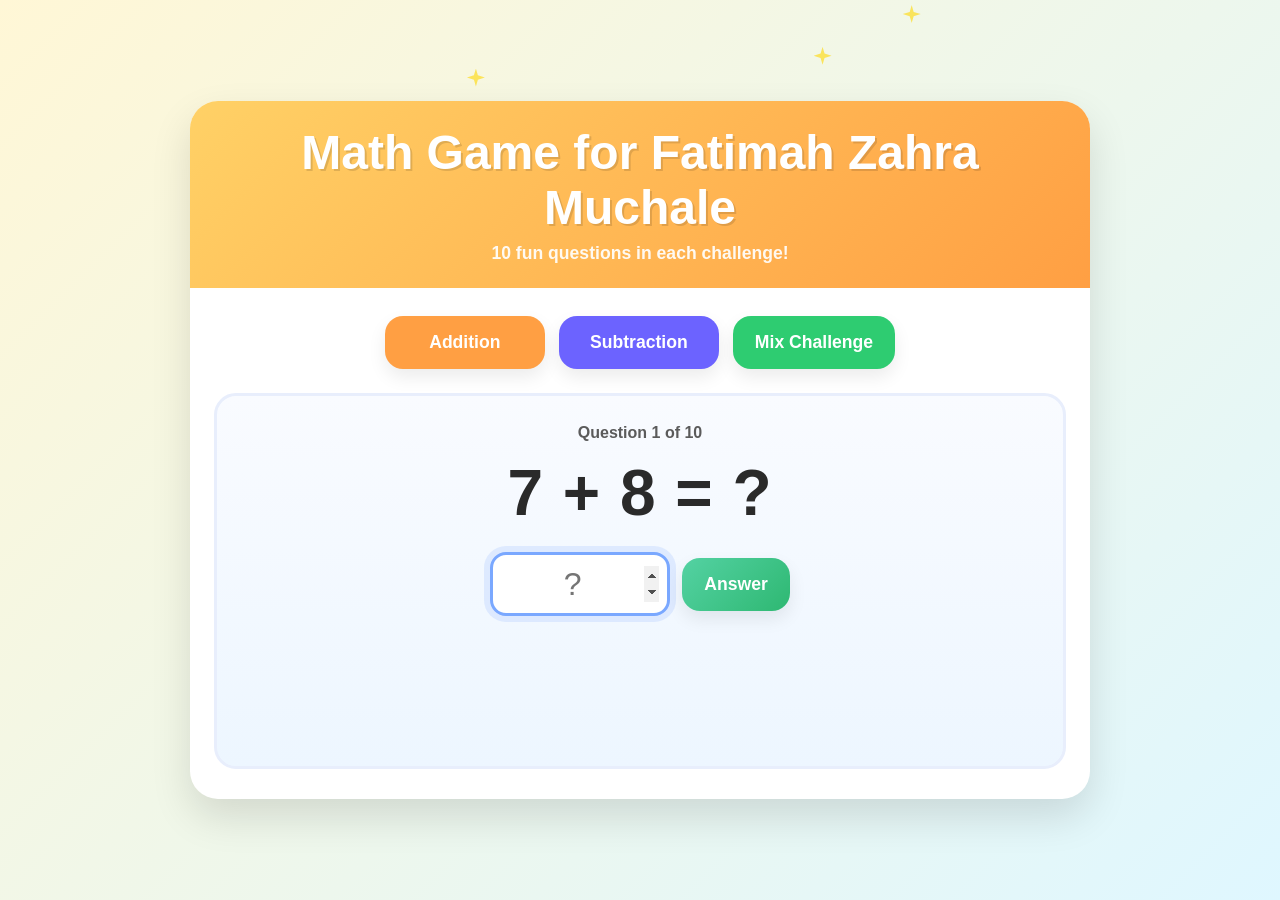
==== Index.html @ da83adea "Add Math Game for Fatimah Zahra Muchale" ====
<!DOCTYPE html>
<html lang="en">
<head>
  <meta charset="UTF-8" />
  <meta name="viewport" content="width=device-width, initial-scale=1.0" />
  <title>Math Game for Fatimah Zahra Muchale</title>
  <link rel="stylesheet" href="styles.css?v=8" />
</head>
<body>
  <div class="background"></div>

  <div class="game">
    <div class="header">
      <h1>Math Game for Fatimah Zahra Muchale</h1>
      <p>10 fun questions in each challenge!</p>
    </div>

    <div class="content">
      <div class="challenge-select" id="challengeSelect">
        <button class="challenge-btn" data-type="addition">Addition</button>
        <button class="challenge-btn" data-type="subtraction">Subtraction</button>
        <button class="challenge-btn" data-type="mix">Mix Challenge</button>
      </div>

      <div class="question-box" id="questionBox">
        <div class="progress" id="progressText">Question 1 of 10</div>
        <div class="question" id="questionText">4 + 3 = ?</div>

        <div class="answer-row">
          <input class="answer-input" id="answerInput" type="number" inputmode="numeric" placeholder="?" />
          <button class="action-btn" id="submitBtn" type="button" onclick="checkAnswer()">Answer</button>
          <button class="action-btn" id="nextBtn" type="button" onclick="goToNextQuestion()" hidden>Next</button>
        </div>

        <div class="feedback" id="feedbackText"></div>
        <div class="mistake-animation" id="mistakeAnimation" aria-live="polite"></div>
      </div>

      <div class="summary" id="summaryBox">
        <h2>Challenge Complete!</h2>
        <div class="stars" id="stars">⭐ ⭐ ⭐</div>
        <p id="scoreText">You got 0 out of 10 right.</p>
        <p id="messageText">Nice work!</p>
        <p class="learning-tip" id="learningTip"></p>
        <div class="learning-examples" id="learningExamples" aria-live="polite"></div>
        <button class="action-btn" id="restartBtn" style="margin-top: 10px;">Play Again</button>
      </div>
    </div>
  </div>

  <script src="script.js?v=5"></script>
</body>
</html>
---- styles.css ----
:root {
  --bg1: #fff7d6;
  --bg2: #dff7ff;
  --card: #ffffff;
  --primary: #ff9f43;
  --secondary: #6c63ff;
  --success: #2ecc71;
  --danger: #ff5a5f;
  --text: #2a2a2a;
  --shadow: rgba(0, 0, 0, 0.12);
}

* { box-sizing: border-box; }

body {
  margin: 0;
  min-height: 100vh;
  font-family: Arial, Helvetica, sans-serif;
  background: linear-gradient(135deg, var(--bg1), var(--bg2));
  color: var(--text);
  display: flex;
  justify-content: center;
  align-items: center;
  padding: 20px;
  overflow-x: hidden;
  overflow-y: auto;
}

.background {
  position: fixed;
  inset: 0;
  pointer-events: none;
  overflow: hidden;
}

.bubble, .sparkle {
  position: absolute;
  border-radius: 50%;
  animation: floatUp 8s ease-in infinite;
  opacity: 0.75;
}

.bubble {
  width: 22px;
  height: 22px;
  background: rgba(255, 255, 255, 0.55);
  box-shadow: inset 0 0 0 4px rgba(255, 255, 255, 0.3);
}

.sparkle {
  width: 18px;
  height: 18px;
  background: rgba(255, 215, 0, 0.8);
  clip-path: polygon(50% 0%, 61% 38%, 100% 50%, 61% 62%, 50% 100%, 39% 62%, 0% 50%, 39% 38%);
  animation: sparkle 3s ease-in-out infinite;
}

.game {
  position: relative;
  z-index: 2;
  width: min(100%, 900px);
  margin: auto;
  background: var(--card);
  border-radius: 28px;
  box-shadow: 0 18px 40px var(--shadow);
  overflow: hidden;
  animation: popIn 0.7s ease;
}

.header {
  background: linear-gradient(135deg, #ffd166, #ff9f43);
  padding: 24px 30px;
  text-align: center;
}

.header h1 {
  margin: 0;
  font-size: clamp(2rem, 4vw, 3rem);
  color: white;
  text-shadow: 2px 2px 0 rgba(0,0,0,0.12);
  animation: wiggle 2s ease-in-out infinite;
}

.header p {
  margin: 8px 0 0;
  color: rgba(255,255,255,0.92);
  font-size: 1.1rem;
  font-weight: bold;
}

.content {
  padding: 28px 24px 30px;
}

.challenge-select {
  display: flex;
  flex-wrap: wrap;
  justify-content: center;
  gap: 14px;
  margin-bottom: 24px;
}

.challenge-btn, .action-btn {
  border: none;
  border-radius: 18px;
  padding: 16px 22px;
  font-size: 1.1rem;
  font-weight: bold;
  cursor: pointer;
  transition: none;
  box-shadow: 0 8px 18px rgba(0,0,0,0.08);
}

.challenge-btn {
  min-width: 160px;
  color: white;
  animation: bounceIn 0.8s ease both;
}

.challenge-btn:nth-child(1) { background: var(--primary); }
.challenge-btn:nth-child(2) { background: var(--secondary); }
.challenge-btn:nth-child(3) { background: var(--success); }

.challenge-btn:hover, .action-btn:hover {
  filter: brightness(1.05);
}

.question-box {
  display: none;
  background: linear-gradient(180deg, #f9fbff, #edf6ff);
  border: 3px solid #e8eefc;
  border-radius: 22px;
  padding: 28px 20px;
  text-align: center;
  animation: fadeSlide 0.5s ease;
}

.question-box.visible {
  display: block;
}

.progress {
  font-size: 1rem;
  font-weight: bold;
  color: #5b5b5b;
  margin-bottom: 14px;
}

.question {
  font-size: clamp(2.2rem, 6vw, 4rem);
  font-weight: 700;
  margin: 14px 0 22px;
  letter-spacing: 1px;
}

.answer-row {
  display: flex;
  justify-content: center;
  align-items: center;
  gap: 12px;
  flex-wrap: wrap;
  margin-top: 10px;
}

.answer-input {
  width: min(100%, 180px);
  height: 64px;
  font-size: 2rem;
  text-align: center;
  border-radius: 16px;
  border: 3px solid #cfe1ff;
  outline: none;
  padding: 8px;
  transition: border-color 0.2s ease, box-shadow 0.2s ease;
}

.answer-input:focus {
  border-color: #7aa8ff;
  box-shadow: 0 0 0 6px rgba(122, 168, 255, 0.18);
}

.action-btn {
  background: linear-gradient(135deg, #54d2a3, #2eb872);
  color: white;
}

.feedback {
  min-height: 54px;
  margin-top: 18px;
  font-size: 1.2rem;
  font-weight: bold;
  animation: popIn 0.3s ease;
}

.feedback.good { color: var(--success); }
.feedback.bad { color: var(--danger); }

.mistake-animation {
  min-height: 42px;
  margin-top: 8px;
  pointer-events: none;
}

.mistake-visual {
  display: flex;
  justify-content: center;
  align-items: center;
  flex-wrap: wrap;
  gap: 3px;
  padding: 8px;
  border-radius: 14px;
  background: #fff7d6;
  animation: lessonIn 0.35s ease both, mistakePulse 1.4s ease-in-out 0.35s infinite;
}

.mistake-visual .chocolate {
  font-size: 1.4rem;
  animation: chocolateBounce 0.9s ease-in-out infinite;
}

.mistake-visual .math-symbol {
  font-size: 1.2rem;
}

.summary {
  display: none;
  text-align: center;
  padding: 18px 10px 10px;
  animation: fadeSlide 0.5s ease;
}

.summary.visible {
  display: block;
}

.summary h2 {
  font-size: clamp(2rem, 5vw, 3rem);
  margin-bottom: 12px;
  animation: popIn 0.5s ease;
}

.summary p {
  font-size: 1.2rem;
  margin: 8px 0;
}

.summary .learning-tip {
  max-width: 680px;
  margin: 16px auto;
  padding: 14px 18px;
  border-radius: 16px;
  background: #fff7d6;
  color: #5b4a25;
  font-size: 1rem;
  line-height: 1.5;
}

.learning-examples {
  display: grid;
  grid-template-columns: repeat(3, 1fr);
  gap: 12px;
  max-width: 760px;
  margin: 16px auto 4px;
}

.learning-card {
  padding: 12px 8px;
  border: 2px solid #ffd166;
  border-radius: 16px;
  background: #fffdf5;
  animation: lessonIn 0.5s ease both;
}

.learning-card:nth-child(2) { animation-delay: 0.15s; }
.learning-card:nth-child(3) { animation-delay: 0.3s; }

.learning-card p {
  margin: 8px 0 0;
  color: #5b4a25;
  font-size: 0.95rem;
  font-weight: bold;
}

.chocolate-row {
  display: flex;
  justify-content: center;
  align-items: center;
  flex-wrap: wrap;
  gap: 2px;
  min-height: 38px;
}

.chocolate,
.math-symbol {
  display: inline-block;
  font-size: 1.25rem;
}

.chocolate {
  animation: chocolatePop 0.45s ease both;
}

.chocolate:nth-child(2) { animation-delay: 0.08s; }
.chocolate:nth-child(3) { animation-delay: 0.16s; }
.chocolate:nth-child(4) { animation-delay: 0.24s; }
.chocolate:nth-child(5) { animation-delay: 0.32s; }
.chocolate:nth-child(6) { animation-delay: 0.4s; }

.chocolate.removed {
  animation: chocolateAway 0.7s 0.55s ease forwards;
}

.math-symbol {
  margin: 0 3px;
  color: #6c63ff;
  font-weight: bold;
}

.stars {
  font-size: 2.4rem;
  margin: 14px 0;
  animation: bounce 1.2s ease infinite;
}

.confetti-burst {
  position: absolute;
  width: 10px;
  height: 10px;
  border-radius: 3px;
  pointer-events: none;
  animation: confettiFall 1.1s ease-out forwards;
}

@media (max-width: 600px) {
  .challenge-btn {
    width: 100%;
  }

  .answer-row {
    flex-direction: column;
  }
}

@keyframes floatUp {
  0% { transform: translateY(100vh) scale(0.8); opacity: 0; }
  20% { opacity: 0.8; }
  100% { transform: translateY(-20vh) scale(1.3); opacity: 0; }
}

@keyframes sparkle {
  0%, 100% { transform: scale(0.7) rotate(0deg); opacity: 0.5; }
  50% { transform: scale(1.2) rotate(180deg); opacity: 1; }
}

@keyframes popIn {
  0% { transform: scale(0.7); opacity: 0; }
  100% { transform: scale(1); opacity: 1; }
}

@keyframes lessonIn {
  0% { transform: translateY(12px); opacity: 0; }
  100% { transform: translateY(0); opacity: 1; }
}

@keyframes chocolatePop {
  0% { transform: scale(0); opacity: 0; }
  70% { transform: scale(1.2); opacity: 1; }
  100% { transform: scale(1); opacity: 1; }
}

@keyframes chocolateAway {
  0% { transform: scale(1); opacity: 1; }
  100% { transform: scale(0.55) rotate(12deg); opacity: 0.28; }
}

@keyframes mistakePulse {
  0%, 100% { box-shadow: 0 0 0 rgba(255, 159, 67, 0); }
  50% { box-shadow: 0 0 0 8px rgba(255, 159, 67, 0.2); }
}

@keyframes chocolateBounce {
  0%, 100% { transform: translateY(0) rotate(0deg); }
  50% { transform: translateY(-9px) rotate(-5deg); }
}

@media (max-width: 600px) {
  .learning-examples {
    grid-template-columns: 1fr;
  }
}

@keyframes bounceIn {
  0% { opacity: 0; transform: translateY(20px) scale(0.9); }
  60% { opacity: 1; transform: translateY(-6px) scale(1.04); }
  100% { transform: translateY(0) scale(1); }
}

@keyframes fadeSlide {
  0% { opacity: 0; transform: translateY(12px); }
  100% { opacity: 1; transform: translateY(0); }
}

@keyframes pulse {
  0%, 100% { transform: scale(1); }
  50% { transform: scale(1.08); }
}

@keyframes wiggle {
  0%, 100% { transform: rotate(0deg); }
  25% { transform: rotate(-3deg); }
  75% { transform: rotate(3deg); }
}

@keyframes bounce {
  0%, 100% { transform: translateY(0); }
  50% { transform: translateY(-8px); }
}

@keyframes confettiFall {
  0% {
    transform: translate(0, 0) rotate(0deg) scale(1);
    opacity: 1;
  }
  100% {
    transform: translate(var(--x), var(--y)) rotate(360deg) scale(0.5);
    opacity: 0;
  }
}
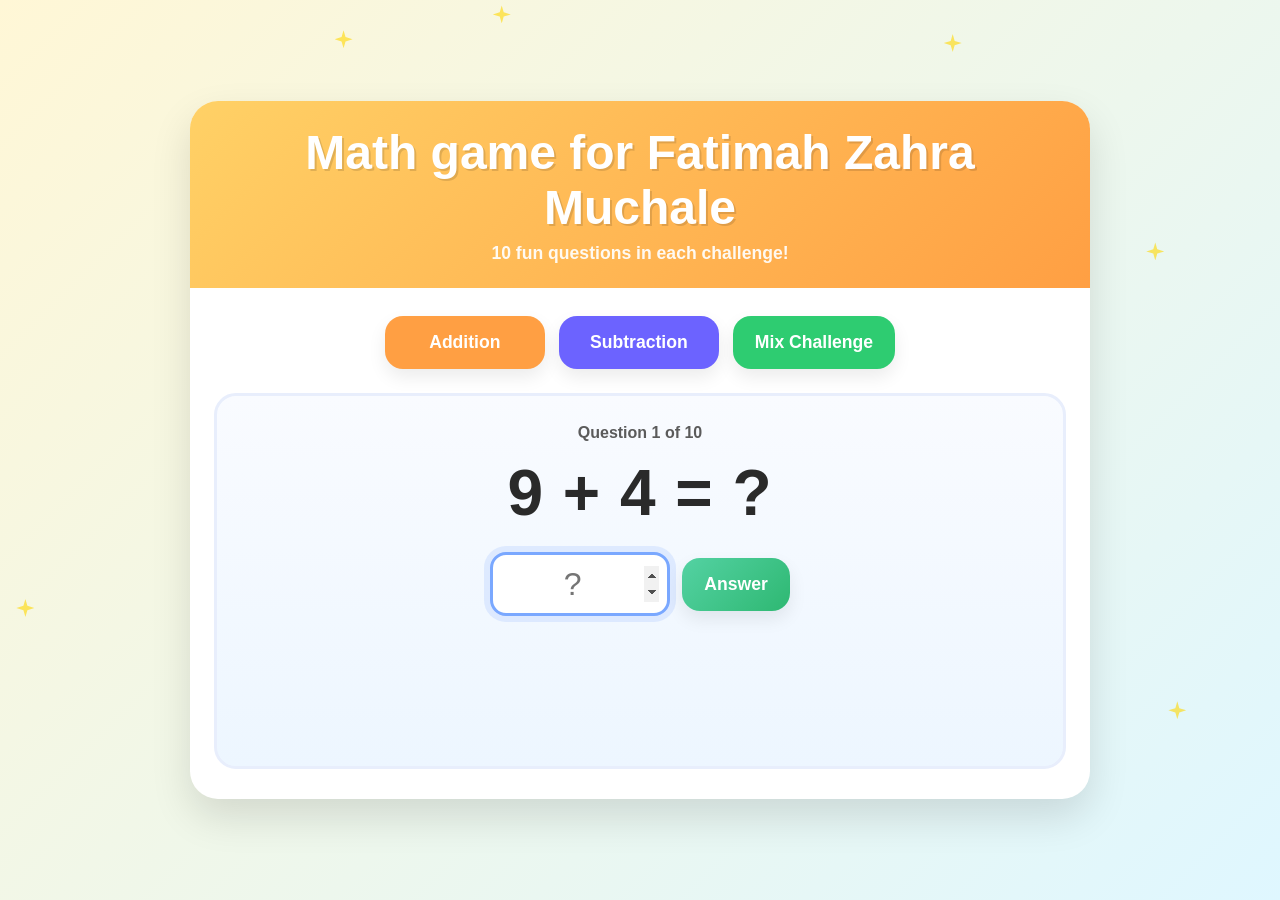
==== commit 2d47c62e: "Initial commit" ====
--- a/Index.html
+++ b/Index.html
@@ -3,7 +3,7 @@
 <head>
   <meta charset="UTF-8" />
   <meta name="viewport" content="width=device-width, initial-scale=1.0" />
-  <title>Math Game for Fatimah Zahra Muchale</title>
+  <title>Math game for Fatimah Zahra Muchale</title>
   <link rel="stylesheet" href="styles.css?v=8" />
 </head>
 <body>
@@ -11,7 +11,7 @@
 
   <div class="game">
     <div class="header">
-      <h1>Math Game for Fatimah Zahra Muchale</h1>
+      <h1>Math game for Fatimah Zahra Muchale</h1>
       <p>10 fun questions in each challenge!</p>
     </div>
 
